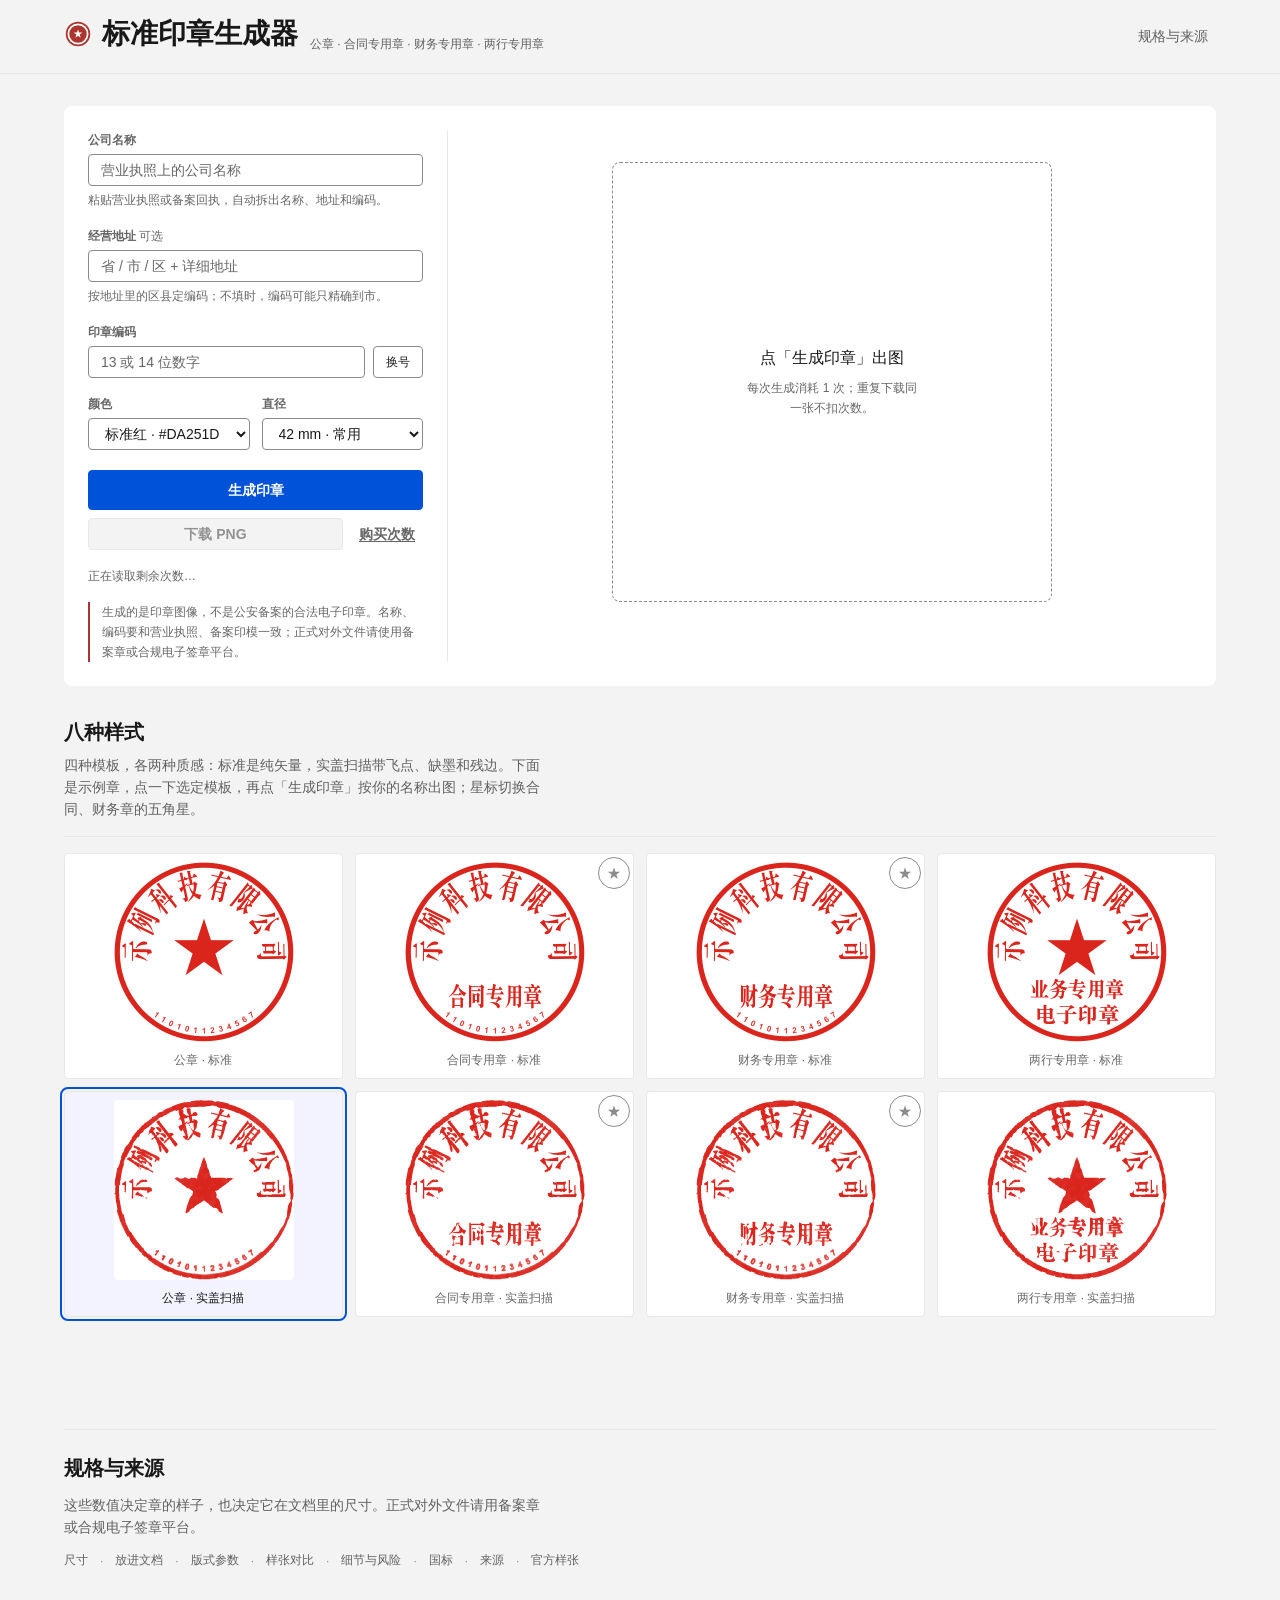
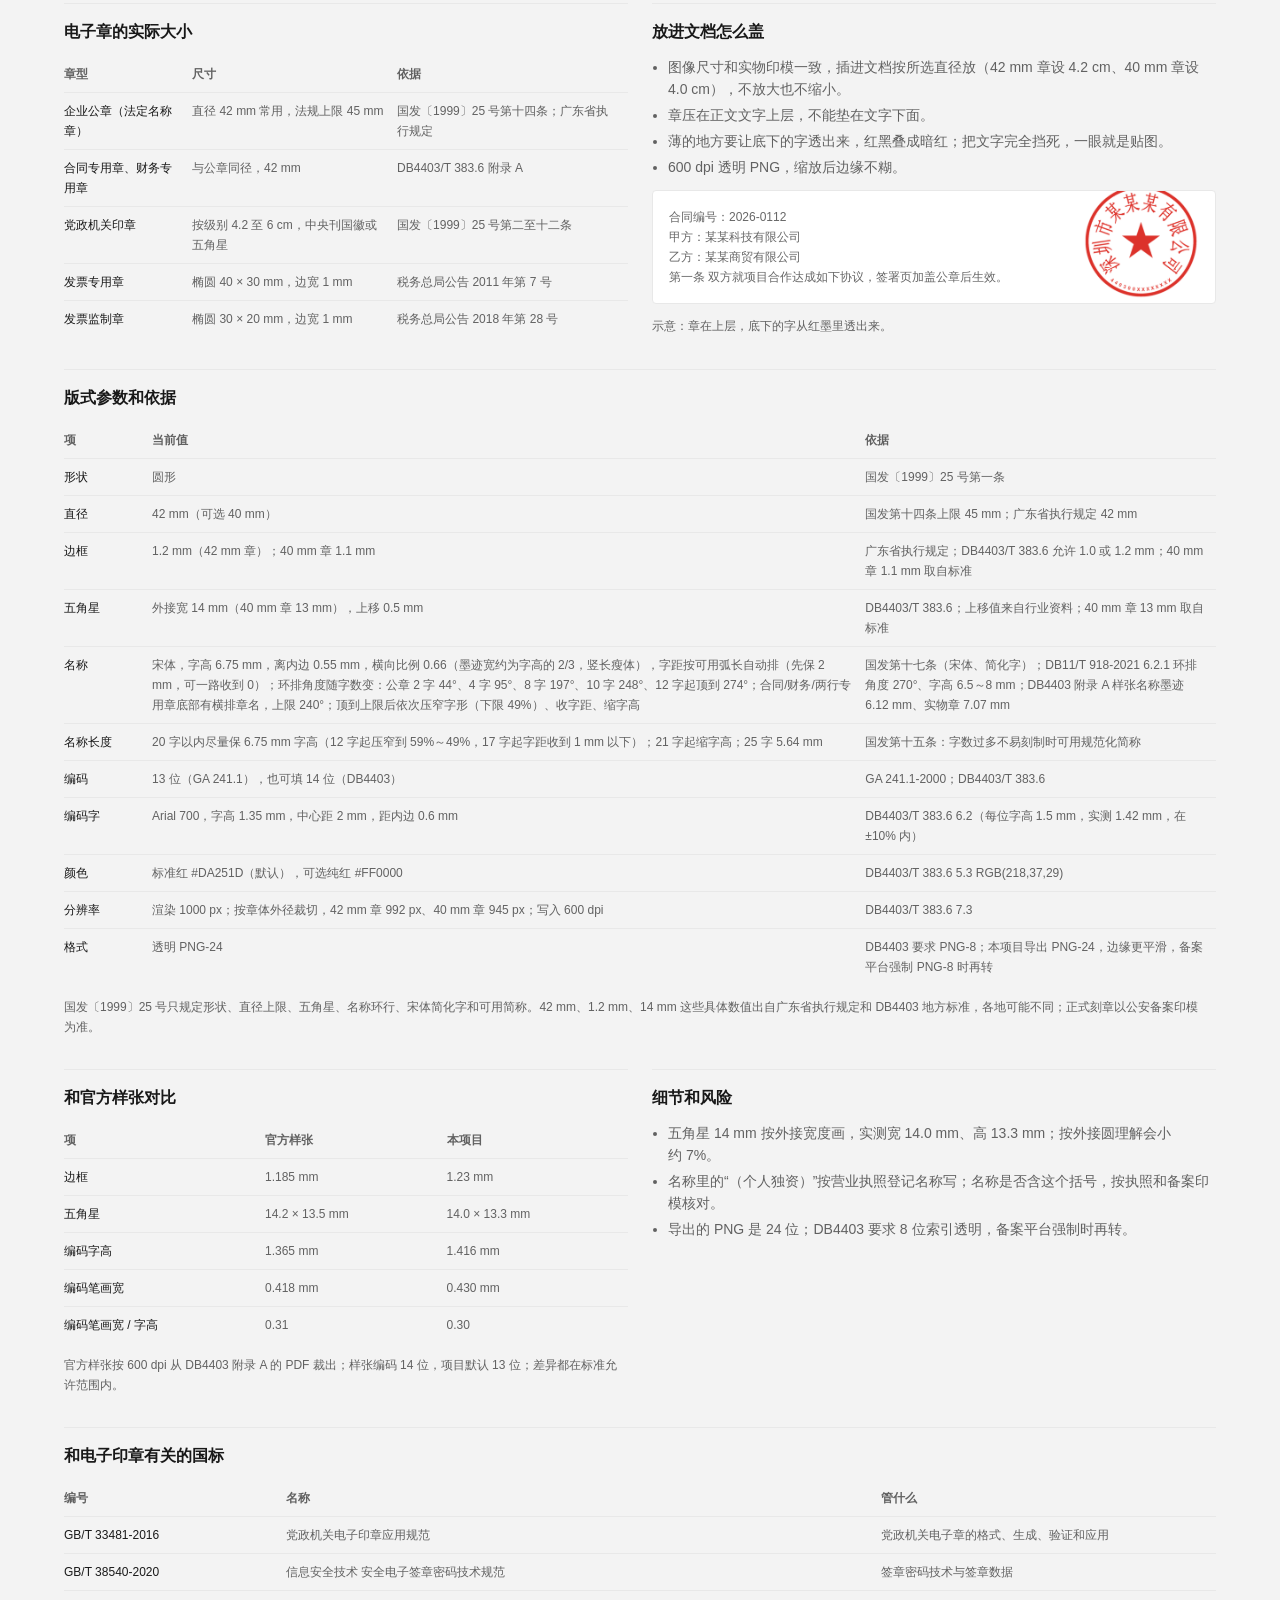
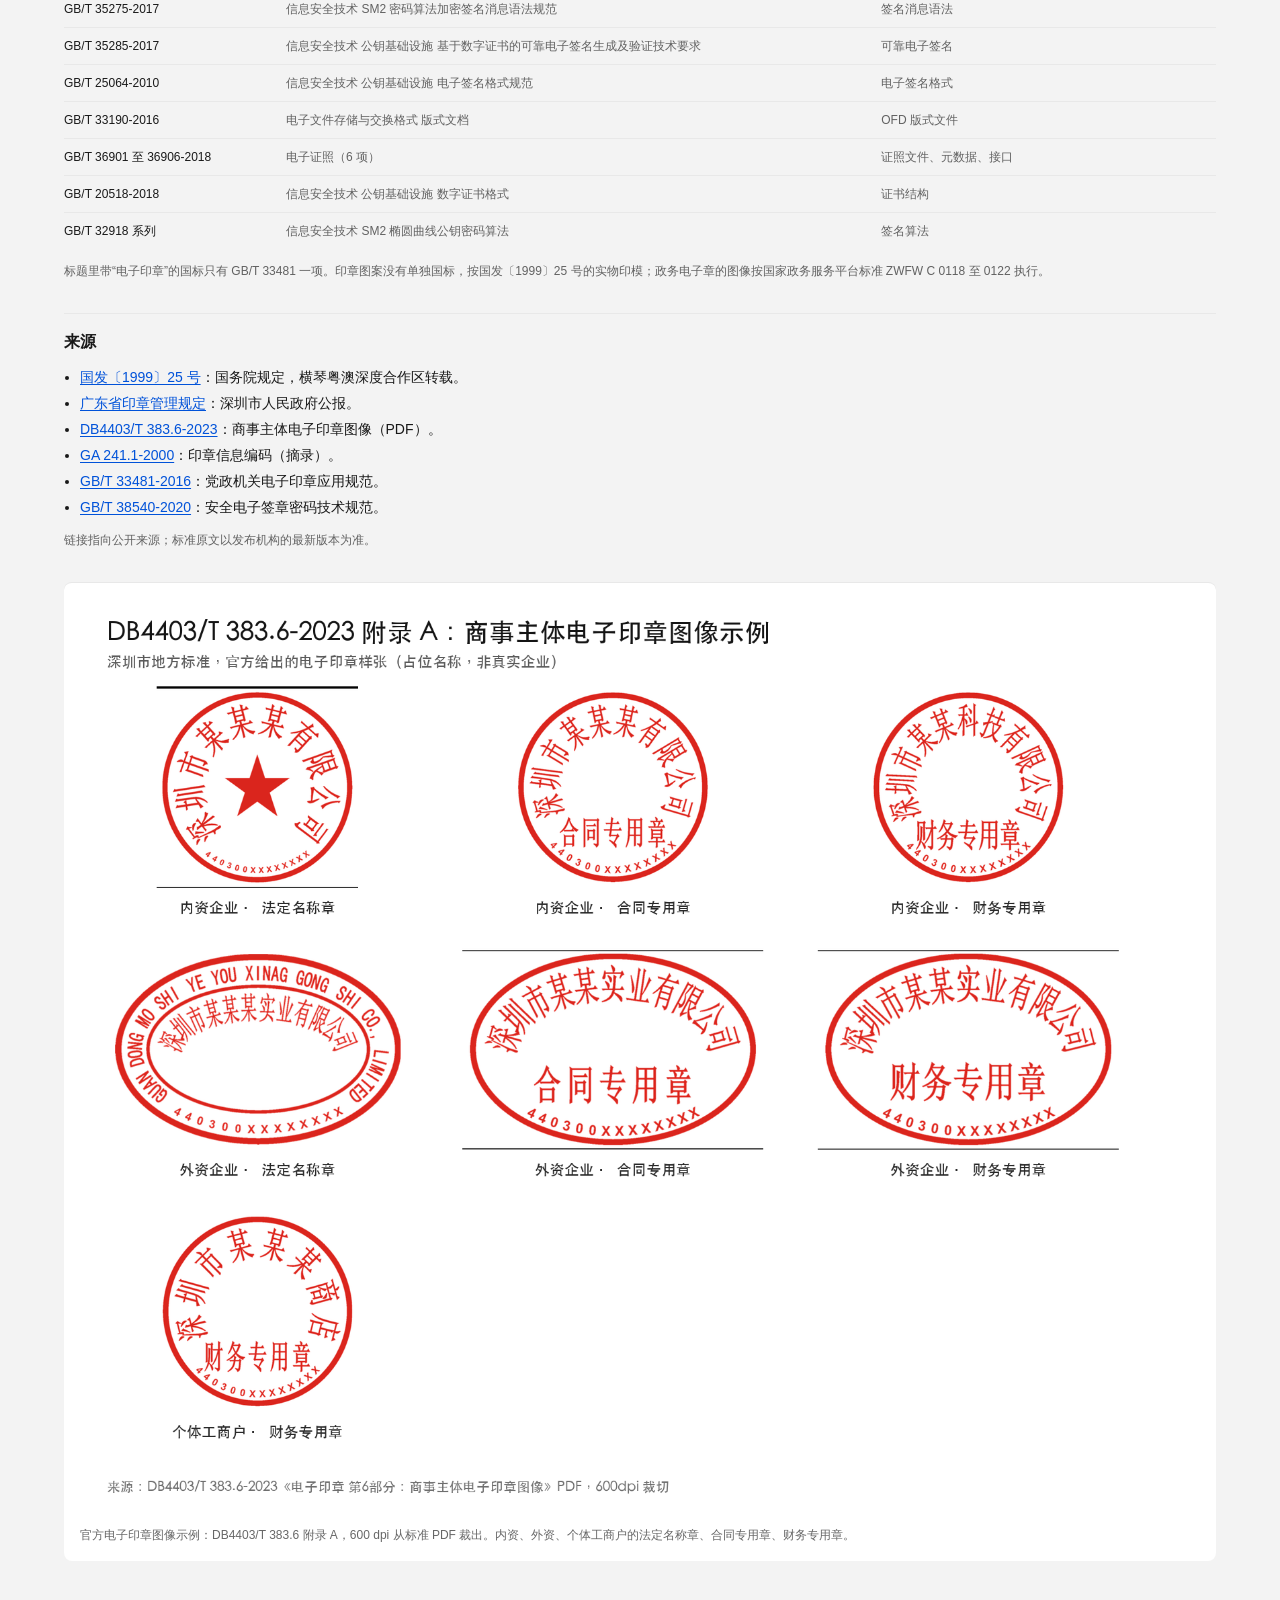
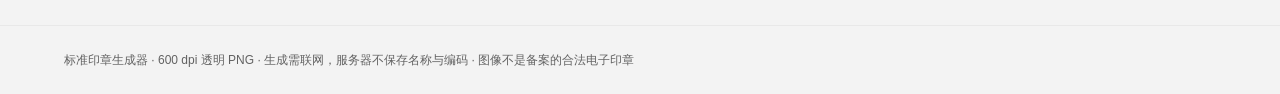
==== web/index.html @ b600b18c "初始提交：标准印章生成器界面展示（不含渲染核心与服务端）" ====
<!DOCTYPE html>
<html lang="zh-CN">
<head>
<meta charset="UTF-8">
<meta name="viewport" content="width=device-width, initial-scale=1">
<title>标准印章生成器 · 42 / 40 mm 公司印章 PNG</title>
<meta name="description" content="在浏览器里生成公章、合同专用章、财务专用章、两行专用章图像，42 mm 或 40 mm，600 dpi 透明 PNG。">
<link rel="icon" href="./favicon.ico?v=2" sizes="32x32">
<link rel="icon" href="./favicon.svg?v=2" type="image/svg+xml">
<link rel="apple-touch-icon" href="./apple-touch-icon.png?v=2">
<link rel="stylesheet" href="./styles.css?v=204">
</head>
<body>
<a class="skip" href="#workbench">跳到印章生成</a>

<header class="site-head">
  <div class="head-inner">
    <div class="head-brand">
      <h1 class="brand"><a href="#workbench"><img class="brand-mark" src="./favicon.svg" width="28" height="28" alt="">标准印章生成器</a></h1>
      <p class="head-note">公章 · 合同专用章 · 财务专用章 · 两行专用章</p>
    </div>
    <nav class="head-nav" aria-label="页面导航">
      <a href="#reference">规格与来源</a>
    </nav>
  </div>
</header>

<main id="workbench" class="shell main-shell" tabindex="-1">
  <section class="workbench" aria-labelledby="workbench-title">
    <h2 id="workbench-title" class="sr-only">印章参数与预览</h2>

    <form class="controls" id="sealForm" autocomplete="off">
      <div class="field">
        <label for="name">公司名称</label>
        <input id="name" type="text" placeholder="营业执照上的公司名称" autocomplete="off" aria-describedby="namePasteHint nameHint">
        <p class="hint" id="namePasteHint">粘贴营业执照或备案回执，自动拆出名称、地址和编码。</p>
        <p class="hint" id="nameHint" hidden></p>
      </div>

      <div class="field">
        <label for="address">经营地址 <span class="label-note">可选</span></label>
        <input id="address" type="text" placeholder="省 / 市 / 区 + 详细地址" autocomplete="off" aria-describedby="addressHint">
        <p class="hint" id="addressHint">按地址里的区县定编码；不填时，编码可能只精确到市。</p>
      </div>

      <div class="field">
        <label for="code">印章编码</label>
        <div class="code-row">
          <input id="code" type="text" placeholder="13 或 14 位数字" inputmode="numeric" maxlength="14" autocomplete="off" aria-describedby="codeHint codeAutoNote">
          <button id="regenCode" type="button" class="btn-small" title="按公司名里的行政区划重新拼一个占位号">换号</button>
        </div>
        <p class="hint" id="codeHint" role="status" aria-live="polite" hidden></p>
        <p class="hint warn" id="codeAutoNote" hidden></p>
      </div>

      <div class="field" id="twoLineWrap" hidden>
        <label for="line1">星下第一行</label>
        <input id="line1" type="text" value="" autocomplete="off">
        <label for="line2" class="label-gap">星下第二行</label>
        <input id="line2" type="text" value="" autocomplete="off">
      </div>

      <div class="field-row">
        <div class="field">
          <label for="color">颜色</label>
          <select id="color" title="标准红取 DB4403/T 383.6-2023 5.3 的印模色 RGB 218,37,29">
            <option value="#DA251D" selected>标准红 · #DA251D</option>
            <option value="#FF0000">纯红 · #FF0000</option>
          </select>
        </div>
        <div class="field">
          <label for="diameter">直径</label>
          <select id="diameter">
            <option value="42" selected>42 mm · 常用</option>
            <option value="40">40 mm · 略小</option>
          </select>
        </div>
      </div>

      <div class="actions">
        <button id="generate" type="button" class="btn-primary">生成印章</button>
        <div class="actions-row">
          <button id="download" type="button" class="btn-secondary" disabled>下载 PNG</button>
          <button type="button" class="btn-quiet js-open-pay">购买次数</button>
        </div>
      </div>
      <p class="billing" id="billing" aria-live="polite">正在读取剩余次数…</p>
      <p class="legal">生成的是印章图像，不是公安备案的合法电子印章。名称、编码要和营业执照、备案印模一致；正式对外文件请使用备案章或合规电子签章平台。</p>
    </form>

    <section class="stage" aria-labelledby="preview-title">
      <h2 id="preview-title" class="sr-only">印章预览</h2>
      <figure class="preview-figure">
        <div class="preview-canvas-wrap">
          <canvas id="preview" width="720" height="720" aria-hidden="true"></canvas>
          <div class="preview-empty" id="previewEmpty">
            <p class="preview-empty-title">点「生成印章」出图</p>
            <p class="preview-empty-note">每次生成消耗 1 次；重复下载同一张不扣次数。</p>
          </div>
          <span class="preview-stale" id="previewStale" hidden>参数已改，点「生成印章」重新出图</span>
        </div>
        <figcaption id="meta" class="stage-meta"></figcaption>
      </figure>

      <p class="note" id="sizeNote"></p>
    </section>
  </section>
      <section id="styles" class="styles" aria-labelledby="styles-title">
        <div class="styles-head">
          <h2 id="styles-title">八种样式</h2>
          <p class="lead">四种模板，各两种质感：标准是纯矢量，实盖扫描带飞点、缺墨和残边。下面是示例章，点一下选定模板，再点「生成印章」按你的名称出图；星标切换合同、财务章的五角星。</p>
        </div>

      <div class="variants" id="comboGallery" role="group" aria-label="模板与质感">
        <div class="opt-slot">
          <button type="button" class="opt" data-preset="standard" data-look="clean" aria-pressed="false" title="公章 · 标准">
            <img class="opt-img" src="./assets/samples/standard-clean.png" width="360" height="360" alt="">
            <span class="opt-label">公章 · 标准</span>
          </button>
        </div>
        <div class="opt-slot">
          <button type="button" class="opt" data-preset="contract" data-look="clean" aria-pressed="false" title="合同专用章 · 标准">
            <img class="opt-img" src="./assets/samples/contract-clean.png" width="360" height="360" alt="" data-sample-profile="contract" data-sample-look="clean" data-src-off="./assets/samples/contract-clean.png" data-src-on="./assets/samples/contract-clean-star.png">
            <span class="opt-label">合同专用章 · 标准</span>
          </button>
          <button type="button" class="star-badge" data-star-for="contract" aria-pressed="false" aria-label="合同专用章 · 标准带不带五角星" title="带不带五角星">★</button>
        </div>
        <div class="opt-slot">
          <button type="button" class="opt" data-preset="finance" data-look="clean" aria-pressed="false" title="财务专用章 · 标准">
            <img class="opt-img" src="./assets/samples/finance-clean.png" width="360" height="360" alt="" data-sample-profile="finance" data-sample-look="clean" data-src-off="./assets/samples/finance-clean.png" data-src-on="./assets/samples/finance-clean-star.png">
            <span class="opt-label">财务专用章 · 标准</span>
          </button>
          <button type="button" class="star-badge" data-star-for="finance" aria-pressed="false" aria-label="财务专用章 · 标准带不带五角星" title="带不带五角星">★</button>
        </div>
        <div class="opt-slot">
          <button type="button" class="opt" data-preset="twoline" data-look="clean" aria-pressed="false" title="两行专用章 · 标准">
            <img class="opt-img" src="./assets/samples/twoline-clean.png" width="360" height="360" alt="">
            <span class="opt-label">两行专用章 · 标准</span>
          </button>
        </div>

        <div class="opt-slot">
          <button type="button" class="opt is-on" data-preset="standard" data-look="fresh" aria-pressed="true" title="公章 · 实盖扫描">
            <img class="opt-img" src="./assets/samples/standard-fresh.png" width="360" height="360" alt="">
            <span class="opt-label">公章 · 实盖扫描</span>
          </button>
        </div>
        <div class="opt-slot">
          <button type="button" class="opt" data-preset="contract" data-look="fresh" aria-pressed="false" title="合同专用章 · 实盖扫描">
            <img class="opt-img" src="./assets/samples/contract-fresh.png" width="360" height="360" alt="" data-sample-profile="contract" data-sample-look="fresh" data-src-off="./assets/samples/contract-fresh.png" data-src-on="./assets/samples/contract-fresh-star.png">
            <span class="opt-label">合同专用章 · 实盖扫描</span>
          </button>
          <button type="button" class="star-badge" data-star-for="contract" aria-pressed="false" aria-label="合同专用章 · 实盖扫描带不带五角星" title="带不带五角星">★</button>
        </div>
        <div class="opt-slot">
          <button type="button" class="opt" data-preset="finance" data-look="fresh" aria-pressed="false" title="财务专用章 · 实盖扫描">
            <img class="opt-img" src="./assets/samples/finance-fresh.png" width="360" height="360" alt="" data-sample-profile="finance" data-sample-look="fresh" data-src-off="./assets/samples/finance-fresh.png" data-src-on="./assets/samples/finance-fresh-star.png">
            <span class="opt-label">财务专用章 · 实盖扫描</span>
          </button>
          <button type="button" class="star-badge" data-star-for="finance" aria-pressed="false" aria-label="财务专用章 · 实盖扫描带不带五角星" title="带不带五角星">★</button>
        </div>
        <div class="opt-slot">
          <button type="button" class="opt" data-preset="twoline" data-look="fresh" aria-pressed="false" title="两行专用章 · 实盖扫描">
            <img class="opt-img" src="./assets/samples/twoline-fresh.png" width="360" height="360" alt="">
            <span class="opt-label">两行专用章 · 实盖扫描</span>
          </button>
        </div>

        <input type="hidden" id="preset" value="standard">
        <input type="hidden" id="look" value="fresh">
      </div>
      </section>
</main>

<section id="reference" class="reference shell" aria-labelledby="ref-title">
  <div class="reference-head">
    <h2 id="ref-title">规格与来源</h2>
    <p class="lead">这些数值决定章的样子，也决定它在文档里的尺寸。正式对外文件请用备案章或合规电子签章平台。</p>
    <nav class="ref-toc" aria-label="规格目录">
      <a href="#sizes">尺寸</a><span aria-hidden="true">·</span>
      <a href="#place">放进文档</a><span aria-hidden="true">·</span>
      <a href="#specs">版式参数</a><span aria-hidden="true">·</span>
      <a href="#compare">样张对比</a><span aria-hidden="true">·</span>
      <a href="#risks">细节与风险</a><span aria-hidden="true">·</span>
      <a href="#standards">国标</a><span aria-hidden="true">·</span>
      <a href="#sources">来源</a><span aria-hidden="true">·</span>
      <a href="#samples">官方样张</a>
    </nav>
  </div>

  <div class="ref-grid">
    <article class="ref-block" id="sizes">
      <h3 id="sizes-title">电子章的实际大小</h3>
      <div class="table-wrap" role="region" aria-labelledby="sizes-title" tabindex="0">
        <table class="spec-table table-narrow">
          <thead><tr><th scope="col">章型</th><th scope="col">尺寸</th><th scope="col">依据</th></tr></thead>
          <tbody>
            <tr><td>企业公章（法定名称章）</td><td>直径 42 mm 常用，法规上限 45 mm</td><td>国发〔1999〕25 号第十四条；广东省执行规定</td></tr>
            <tr><td>合同专用章、财务专用章</td><td>与公章同径，42 mm</td><td>DB4403/T 383.6 附录 A</td></tr>
            <tr><td>党政机关印章</td><td>按级别 4.2 至 6 cm，中央刊国徽或五角星</td><td>国发〔1999〕25 号第二至十二条</td></tr>
            <tr><td>发票专用章</td><td>椭圆 40 × 30 mm，边宽 1 mm</td><td>税务总局公告 2011 年第 7 号</td></tr>
            <tr><td>发票监制章</td><td>椭圆 30 × 20 mm，边宽 1 mm</td><td>税务总局公告 2018 年第 28 号</td></tr>
          </tbody>
        </table>
      </div>
    </article>

    <article class="ref-block" id="place">
      <h3 id="place-title">放进文档怎么盖</h3>
      <ul class="bullet-list">
        <li>图像尺寸和实物印模一致，插进文档按所选直径放（42 mm 章设 4.2 cm、40 mm 章设 4.0 cm），不放大也不缩小。</li>
        <li>章压在正文文字上层，不能垫在文字下面。</li>
        <li>薄的地方要让底下的字透出来，红黑叠成暗红；把文字完全挡死，一眼就是贴图。</li>
        <li>600 dpi 透明 PNG，缩放后边缘不糊。</li>
      </ul>
      <div class="doc-demo">
        <p class="doc-text">合同编号：2026-0112<br>甲方：某某科技有限公司<br>乙方：某某商贸有限公司<br>第一条 双方就项目合作达成如下协议，签署页加盖公章后生效。</p>
        <img class="doc-seal" src="docs/assets/官方样张-内资法定名称章.png" width="1043" height="1043" alt="印章压在文字上层的示意">
      </div>
      <p class="ref-cap">示意：章在上层，底下的字从红墨里透出来。</p>
    </article>

    <article class="ref-block wide" id="specs">
      <h3 id="specs-title">版式参数和依据</h3>
      <div class="table-wrap" role="region" aria-labelledby="specs-title" tabindex="0">
        <table class="spec-table table-wide">
          <thead><tr><th scope="col">项</th><th scope="col">当前值</th><th scope="col">依据</th></tr></thead>
          <tbody>
            <tr><td>形状</td><td>圆形</td><td>国发〔1999〕25 号第一条</td></tr>
            <tr><td>直径</td><td>42 mm（可选 40 mm）</td><td>国发第十四条上限 45 mm；广东省执行规定 42 mm</td></tr>
            <tr><td>边框</td><td>1.2 mm（42 mm 章）；40 mm 章 1.1 mm</td><td>广东省执行规定；DB4403/T 383.6 允许 1.0 或 1.2 mm；40 mm 章 1.1 mm 取自标准</td></tr>
            <tr><td>五角星</td><td>外接宽 14 mm（40 mm 章 13 mm），上移 0.5 mm</td><td>DB4403/T 383.6；上移值来自行业资料；40 mm 章 13 mm 取自标准</td></tr>
            <tr><td>名称</td><td>宋体，字高 6.75 mm，离内边 0.55 mm，横向比例 0.66（墨迹宽约为字高的 2/3，竖长瘦体），字距按可用弧长自动排（先保 2 mm，可一路收到 0）；环排角度随字数变：公章 2 字 44°、4 字 95°、8 字 197°、10 字 248°、12 字起顶到 274°；合同/财务/两行专用章底部有横排章名，上限 240°；顶到上限后依次压窄字形（下限 49%）、收字距、缩字高</td><td>国发第十七条（宋体、简化字）；DB11/T 918-2021 6.2.1 环排角度 270°、字高 6.5～8 mm；DB4403 附录 A 样张名称墨迹 6.12 mm、实物章 7.07 mm</td></tr>
            <tr><td>名称长度</td><td>20 字以内尽量保 6.75 mm 字高（12 字起压窄到 59%～49%，17 字起字距收到 1 mm 以下）；21 字起缩字高；25 字 5.64 mm</td><td>国发第十五条：字数过多不易刻制时可用规范化简称</td></tr>
            <tr><td>编码</td><td>13 位（GA 241.1），也可填 14 位（DB4403）</td><td>GA 241.1-2000；DB4403/T 383.6</td></tr>
            <tr><td>编码字</td><td>Arial 700，字高 1.35 mm，中心距 2 mm，距内边 0.6 mm</td><td>DB4403/T 383.6 6.2（每位字高 1.5 mm，实测 1.42 mm，在 ±10% 内）</td></tr>
            <tr><td>颜色</td><td>标准红 #DA251D（默认），可选纯红 #FF0000</td><td>DB4403/T 383.6 5.3 RGB(218,37,29)</td></tr>
            <tr><td>分辨率</td><td>渲染 1000 px；按章体外径裁切，42 mm 章 992 px、40 mm 章 945 px；写入 600 dpi</td><td>DB4403/T 383.6 7.3</td></tr>
            <tr><td>格式</td><td>透明 PNG-24</td><td>DB4403 要求 PNG-8；本项目导出 PNG-24，边缘更平滑，备案平台强制 PNG-8 时再转</td></tr>
          </tbody>
        </table>
      </div>
      <p class="ref-note">国发〔1999〕25 号只规定形状、直径上限、五角星、名称环行、宋体简化字和可用简称。42 mm、1.2 mm、14 mm 这些具体数值出自广东省执行规定和 DB4403 地方标准，各地可能不同；正式刻章以公安备案印模为准。</p>
    </article>

    <article class="ref-block" id="compare">
      <h3 id="compare-title">和官方样张对比</h3>
      <div class="table-wrap" role="region" aria-labelledby="compare-title" tabindex="0">
        <table class="spec-table table-narrow">
          <thead><tr><th scope="col">项</th><th scope="col">官方样张</th><th scope="col">本项目</th></tr></thead>
          <tbody>
            <tr><td>边框</td><td>1.185 mm</td><td>1.23 mm</td></tr>
            <tr><td>五角星</td><td>14.2 × 13.5 mm</td><td>14.0 × 13.3 mm</td></tr>
            <tr><td>编码字高</td><td>1.365 mm</td><td>1.416 mm</td></tr>
            <tr><td>编码笔画宽</td><td>0.418 mm</td><td>0.430 mm</td></tr>
            <tr><td>编码笔画宽 / 字高</td><td>0.31</td><td>0.30</td></tr>
          </tbody>
        </table>
      </div>
      <p class="ref-note">官方样张按 600 dpi 从 DB4403 附录 A 的 PDF 裁出；样张编码 14 位，项目默认 13 位；差异都在标准允许范围内。</p>
    </article>

    <article class="ref-block" id="risks">
      <h3>细节和风险</h3>
      <ul class="bullet-list">
        <li>五角星 14 mm 按外接宽度画，实测宽 14.0 mm、高 13.3 mm；按外接圆理解会小约 7%。</li>
        <li>名称里的“（个人独资）”按营业执照登记名称写；名称是否含这个括号，按执照和备案印模核对。</li>
        <li>导出的 PNG 是 24 位；DB4403 要求 8 位索引透明，备案平台强制时再转。</li>
      </ul>
    </article>

    <article class="ref-block wide" id="standards">
      <h3 id="standards-title">和电子印章有关的国标</h3>
      <div class="table-wrap" role="region" aria-labelledby="standards-title" tabindex="0">
        <table class="spec-table table-wide">
          <thead><tr><th scope="col">编号</th><th scope="col">名称</th><th scope="col">管什么</th></tr></thead>
          <tbody>
            <tr><td>GB/T 33481-2016</td><td>党政机关电子印章应用规范</td><td>党政机关电子章的格式、生成、验证和应用</td></tr>
            <tr><td>GB/T 38540-2020</td><td>信息安全技术 安全电子签章密码技术规范</td><td>签章密码技术与签章数据</td></tr>
            <tr><td>GB/T 35275-2017</td><td>信息安全技术 SM2 密码算法加密签名消息语法规范</td><td>签名消息语法</td></tr>
            <tr><td>GB/T 35285-2017</td><td>信息安全技术 公钥基础设施 基于数字证书的可靠电子签名生成及验证技术要求</td><td>可靠电子签名</td></tr>
            <tr><td>GB/T 25064-2010</td><td>信息安全技术 公钥基础设施 电子签名格式规范</td><td>电子签名格式</td></tr>
            <tr><td>GB/T 33190-2016</td><td>电子文件存储与交换格式 版式文档</td><td>OFD 版式文件</td></tr>
            <tr><td>GB/T 36901 至 36906-2018</td><td>电子证照（6 项）</td><td>证照文件、元数据、接口</td></tr>
            <tr><td>GB/T 20518-2018</td><td>信息安全技术 公钥基础设施 数字证书格式</td><td>证书结构</td></tr>
            <tr><td>GB/T 32918 系列</td><td>信息安全技术 SM2 椭圆曲线公钥密码算法</td><td>签名算法</td></tr>
          </tbody>
        </table>
      </div>
      <p class="ref-note">标题里带“电子印章”的国标只有 GB/T 33481 一项。印章图案没有单独国标，按国发〔1999〕25 号的实物印模；政务电子章的图像按国家政务服务平台标准 ZWFW C 0118 至 0122 执行。</p>
    </article>

    <article class="ref-block wide" id="sources">
      <h3>来源</h3>
      <ul class="source-list">
        <li><a href="https://www.hengqin.gov.cn/lab/flfg/xzfg/content/post_3515487.html" target="_blank" rel="noopener noreferrer">国发〔1999〕25 号</a>：国务院规定，横琴粤澳深度合作区转载。</li>
        <li><a href="https://www.sz.gov.cn/zfgb/2000/gb187/content/post_10093253.html" target="_blank" rel="noopener noreferrer">广东省印章管理规定</a>：深圳市人民政府公报。</li>
        <li><a href="https://amr.sz.gov.cn/attachment/1/1374/1374946/9772236.pdf" target="_blank" rel="noopener noreferrer">DB4403/T 383.6-2023</a>：商事主体电子印章图像（PDF）。</li>
        <li><a href="http://www.hzhhkj.cn/news/76.html" target="_blank" rel="noopener noreferrer">GA 241.1-2000</a>：印章信息编码（摘录）。</li>
        <li><a href="https://openstd.samr.gov.cn/bzgk/std/newGbInfo?hcno=375141AED78EB88C73461AFAAE4F746E" target="_blank" rel="noopener noreferrer">GB/T 33481-2016</a>：党政机关电子印章应用规范。</li>
        <li><a href="https://openstd.samr.gov.cn/bzgk/std/newGbInfo?hcno=EBF1360C272E40E7A8B9B32ED0724AB1" target="_blank" rel="noopener noreferrer">GB/T 38540-2020</a>：安全电子签章密码技术规范。</li>
      </ul>
      <p class="ref-note">链接指向公开来源；标准原文以发布机构的最新版本为准。</p>
    </article>

    <figure class="ref-figure wide" id="samples">
      <img src="docs/assets/官方电子印章案例-DB4403附录A.png" width="1667" height="1360" alt="DB4403 附录 A 官方电子印章图像示例" loading="lazy">
      <figcaption>官方电子印章图像示例：DB4403/T 383.6 附录 A，600 dpi 从标准 PDF 裁出。内资、外资、个体工商户的法定名称章、合同专用章、财务专用章。</figcaption>
    </figure>
  </div>
</section>

<dialog id="payDialog" class="pay-dialog" aria-labelledby="payTitle">
  <div class="pay-head">
    <h2 id="payTitle">购买生成次数</h2>
    <button type="button" class="pay-close" id="payClose" aria-label="关闭">×</button>
  </div>
  <p class="pay-price"><strong>¥1.99</strong><span> / 10 次生成</span></p>
  <p class="pay-method-hint" id="payMethodHint"></p>
  <div class="pay-body">
    <div class="pay-qr" id="payQrBox" hidden><img id="payQr" width="200" height="200" alt="微信支付二维码"></div>
    <p class="pay-status" id="payStatus">选择支付方式后点下面按钮。</p>
    <button type="button" class="btn-primary" id="payCreate">生成微信支付二维码</button>
    <p class="pay-issued" id="payIssued" hidden></p>
  </div>
  <hr class="pay-rule">
  <form class="pay-redeem" id="redeemForm" autocomplete="off">
    <label for="redeemCode">已有卡密</label>
    <div class="code-row">
      <input id="redeemCode" type="text" placeholder="SEAL-XXXXX-XXXXX" autocomplete="off" spellcheck="false">
      <button type="submit" class="btn-small">兑换</button>
    </div>
    <p class="hint" id="redeemHint" role="status" aria-live="polite" hidden></p>
  </form>
  <p class="pay-note">卡密 10 次用完为止，不绑定设备；同一张图重复下载不扣次数。</p>
</dialog>

<footer class="site-foot">
  <div class="foot-inner">
    <p>标准印章生成器 · 600 dpi 透明 PNG · 生成需联网，服务器不保存名称与编码 · 图像不是备案的合法电子印章</p>
  </div>
</footer>
</body>
</html>
---- web/styles.css ----
/* Hallmark · macrostructure: Workbench · tone: utilitarian · theme: TDesign（stamp-extractor 同款色板）· nav: N9 · footer: Ft2
 * accent: #0052d9 (Blue7) · paper: #f3f3f3 (Gray1) · type: system stack 12 / 14 / 16 / 20 / 28 · spacing: 8 px base with 4 / 12
 * UISpecs: 基准规范 TDesign；每个数值的原文出处见 docs/DECISIONS.md
 */

:root {
  /* 颜色：跟随 stamp-extractor 的 TDesign 色板（蓝主题 + 中性灰） */
  --paper: #f3f3f3;          /* Gray1 L95 */
  --paper-2: #eeeeee;        /* Gray2 L96 */
  --surface: #ffffff;        /* White L93 */
  --ink: rgba(0, 0, 0, .9);  /* Font Gy1 L104 */
  --ink-2: rgba(0, 0, 0, .6);/* Font Gy2 L105 */
  --ink-3: rgba(0, 0, 0, .4);/* Font Gy3 L106，只用于禁用与占位 */
  --rule-soft: #e8e8e8;      /* Gray3 L97，装饰分隔 */
  --rule-strong: #8b8b8b;    /* Gray7 L101，控件边界，3.41:1 / 3.07:1 */
  --accent: #0052d9;         /* Blue7 L32 */
  --accent-hover: #003cab;   /* Blue8 L49 */
  --accent-press: #003cab;   /* Blue8 L49，按下沿用深一档 */
  --accent-soft: #f2f3ff;    /* Blue1 L42 */
  --danger: #ad352f;         /* Red7 L60，警示文字 */
  --on-accent: #ffffff;      /* White L93 */
  --focus: var(--ink);       /* 焦点环用墨色，和选中态蓝环区分 */

  /* 字体：TDesign 系统字体栈；行高 = 字号 + 8 */
  --font-body: -apple-system, BlinkMacSystemFont, "Segoe UI", Roboto, "Hiragino Sans GB", "Microsoft YaHei UI", "Microsoft YaHei", "Source Han Sans CN", sans-serif, "Apple Color Emoji", "Segoe UI Emoji", "Segoe UI Symbol";
  --text-xs: 12px;
  --text-sm: 14px;
  --text-md: 16px;
  --text-lg: 20px;
  --text-xl: 24px;
  --text-2xl: 28px;
  --leading-xs: 20px;
  --leading-sm: 22px;
  --leading-md: 24px;
  --leading-lg: 28px;
  --leading-xl: 32px;
  --leading-2xl: 36px;

  /* 间距：8 点网格，含 4 / 12 两档小间距 */
  --space-1: 4px;
  --space-2: 8px;
  --space-3: 12px;
  --space-4: 16px;
  --space-5: 24px;
  --space-6: 32px;
  --space-7: 48px;
  --space-8: 64px;

  /* 形状与尺寸：派生值，全站成套 */
  --radius-sm: 4px;
  --radius-md: 8px;
  --hairline: 1px;
  --control-height: 32px;
  --control-lg: 40px;
  --tap: 32px;
  --tap-hit: 44px;
  --touch: 44px;
  --focus-width: 2px;
  --focus-offset: 2px;
  --shell: 1200px;
  --rail: 360px;
  --preview: 440px;
  --stage-min: 420px;
  --measure: 62ch;
  --doc-seal: 116px;
  --doc-seal-opacity: 0.94;
  --scroll-gap: 80px;

  /* 动效：TDesign 桌面档 */
  --dur-fast: 200ms;
  --ease-standard: cubic-bezier(0.38, 0, 0.24, 1);
  --ease-out: cubic-bezier(0, 0, 0.15, 1);

  /* 层级 */
  --z-head: 10;
  --z-badge: 1;
}

*,
*::before,
*::after { box-sizing: border-box; }

html {
  -webkit-text-size-adjust: 100%;
  overflow-x: clip;
  scroll-behavior: smooth;
}

body {
  margin: 0;
  overflow-x: clip;
  background: var(--paper);
  color: var(--ink);
  font-family: var(--font-body);
  font-size: var(--text-sm);
  line-height: var(--leading-sm);
}

h1, h2, h3, p, figure, figcaption { margin: 0; }

img, canvas { display: block; max-width: 100%; }

button, input, select { font: inherit; color: inherit; }

button {
  -webkit-appearance: none;
  appearance: none;
}

a {
  color: var(--accent);
  text-underline-offset: 2px;
}

a:hover { color: var(--accent-hover); }

:focus-visible {
  outline: var(--focus-width) solid var(--focus);
  outline-offset: var(--focus-offset);
}

::selection {
  background: var(--accent-soft);
  color: var(--ink);
}

[hidden] { display: none !important; }

.sr-only {
  position: absolute;
  width: 1px;
  height: 1px;
  padding: 0;
  margin: -1px;
  overflow: hidden;
  clip: rect(0 0 0 0);
  white-space: nowrap;
  border: 0;
}

.skip {
  position: absolute;
  top: var(--space-2);
  left: var(--space-2);
  z-index: calc(var(--z-head) + 1);
  padding: var(--space-2) var(--space-3);
  border-radius: var(--radius-sm);
  background: var(--surface);
  color: var(--accent);
  font-size: var(--text-sm);
  line-height: var(--leading-sm);
  transform: translateY(-200%);
  transition: transform var(--dur-fast) var(--ease-out);
}

.skip:focus-visible { transform: translateY(0); }

/* 顶栏：N9，品牌硬左、导航硬右 */
.site-head {
  position: sticky;
  top: 0;
  z-index: var(--z-head);
  background: var(--paper);
  border-bottom: var(--hairline) solid var(--rule-soft);
}

.head-inner {
  max-width: var(--shell);
  margin: 0 auto;
  padding: var(--space-4) var(--space-5);
  display: flex;
  align-items: center;
  justify-content: space-between;
  gap: var(--space-4);
}

.head-brand {
  display: flex;
  align-items: baseline;
  flex-wrap: wrap;
  gap: var(--space-1) var(--space-3);
  min-width: 0;
}

.brand {
  font-size: var(--text-2xl);
  line-height: var(--leading-2xl);
  font-weight: 600;
}

.brand a {
  display: inline-flex;
  align-items: center;
  gap: 10px;
  color: var(--ink);
  text-decoration: none;
  transition: color var(--dur-fast) var(--ease-standard);
}

.brand-mark {
  width: 1em;
  height: 1em;
  flex: none;
  display: block;
}

.brand a:hover { color: var(--accent); }

.head-note {
  color: var(--ink-2);
  font-size: var(--text-xs);
  line-height: var(--leading-xs);
}

.head-nav a {
  display: inline-flex;
  align-items: center;
  min-height: var(--control-height);
  padding: 0 var(--space-2);
  border-bottom: var(--hairline) solid transparent;
  color: var(--ink-2);
  font-size: var(--text-sm);
  line-height: var(--leading-sm);
  text-decoration: none;
  transition: color var(--dur-fast) var(--ease-standard), border-color var(--dur-fast) var(--ease-standard);
}

.head-nav a:hover {
  color: var(--accent);
  border-bottom-color: var(--accent);
}

.lead,
.hint,
.legal,
.note,
.ref-note,
.ref-cap,
.bullet-list li,
.foot-inner p {
  text-wrap: pretty;
}

/* 页面容器 */
.shell {
  max-width: var(--shell);
  margin: 0 auto;
  padding-left: var(--space-5);
  padding-right: var(--space-5);
}

.main-shell {
  padding-top: var(--space-6);
  padding-bottom: var(--space-7);
}

/* 工作台：一张白台面，左参数右预览 */
.workbench {
  display: grid;
  grid-template-columns: var(--rail) minmax(0, 1fr);
  background: var(--surface);
  border-radius: var(--radius-md);
  padding: var(--space-5);
}

.controls {
  display: flex;
  flex-direction: column;
  gap: var(--space-4);
  min-width: 0;
  padding-right: var(--space-5);
  border-right: var(--hairline) solid var(--rule-soft);
}

.field {
  display: grid;
  gap: var(--space-1);
  min-width: 0;
}

.field label {
  color: var(--ink-2);
  font-size: var(--text-xs);
  line-height: var(--leading-xs);
  font-weight: 600;
}

.label-note {
  color: var(--ink-2);
  font-weight: 400;
}

.label-gap { margin-top: var(--space-2); }

.field input[type="text"],
.field select {
  width: 100%;
  height: var(--control-height);
  padding: 0 var(--space-3);
  border: var(--hairline) solid var(--rule-strong);
  border-radius: var(--radius-sm);
  background: var(--surface);
  color: var(--ink);
  font-size: var(--text-sm);
  line-height: var(--leading-sm);
  transition: border-color var(--dur-fast) var(--ease-standard);
}

.field input[type="text"]:hover,
.field select:hover { border-color: var(--ink-2); }

.field input[type="text"]:focus,
.field select:focus { border-color: var(--accent); }

.field input::placeholder { color: var(--ink-2); opacity: 1; }

.field-row {
  display: grid;
  grid-template-columns: minmax(0, 1fr) minmax(0, 1fr);
  gap: var(--space-3);
}

.code-row {
  display: flex;
  gap: var(--space-2);
}

.code-row input { flex: 1 1 auto; min-width: 0; }

.code-row button {
  flex: 0 0 auto;
  white-space: nowrap;
}

.hint {
  color: var(--ink-2);
  font-size: var(--text-xs);
  line-height: var(--leading-xs);
}

.hint.warn {
  padding: var(--space-2) var(--space-3);
  border-radius: var(--radius-sm);
  background: var(--paper-2);
  color: var(--danger);
}

/* 按钮：一屏一个实心主按钮 */
.btn-primary,
.btn-secondary,
.btn-small,
.btn-quiet {
  display: inline-flex;
  align-items: center;
  justify-content: center;
  border-radius: var(--radius-sm);
  font-size: var(--text-sm);
  line-height: var(--leading-sm);
  font-weight: 600;
  cursor: pointer;
  transition: background-color var(--dur-fast) var(--ease-standard), border-color var(--dur-fast) var(--ease-standard), color var(--dur-fast) var(--ease-standard);
}

.btn-primary {
  width: 100%;
  min-height: var(--control-lg);
  padding: 0 var(--space-4);
  border: var(--hairline) solid var(--accent);
  background: var(--accent);
  color: var(--on-accent);
}

.btn-primary:hover {
  border-color: var(--accent-hover);
  background: var(--accent-hover);
}

.btn-primary:active {
  border-color: var(--accent-press);
  background: var(--accent-press);
  transform: translateY(1px);
}

.btn-primary:disabled {
  border-color: var(--rule-soft);
  background: var(--paper-2);
  color: var(--ink-3);
  cursor: not-allowed;
}

.btn-secondary,
.btn-small {
  border: var(--hairline) solid var(--rule-strong);
  background: var(--surface);
  color: var(--ink);
}

.btn-secondary {
  min-height: var(--control-height);
  padding: 0 var(--space-3);
  flex: 1 1 auto;
}

.btn-small {
  min-height: var(--control-height);
  padding: 0 var(--space-3);
  font-size: var(--text-xs);
  line-height: var(--leading-xs);
  font-weight: 400;
}

.btn-secondary:hover,
.btn-small:hover {
  border-color: var(--ink-2);
  background: var(--paper);
}

.btn-secondary:active,
.btn-small:active { background: var(--paper-2); }

.btn-secondary:disabled,
.btn-small:disabled {
  border-color: var(--rule-soft);
  background: var(--paper);
  color: var(--ink-3);
  cursor: not-allowed;
}

.btn-quiet {
  min-height: var(--control-height);
  padding: 0 var(--space-2);
  border: 0;
  background: transparent;
  color: var(--ink-2);
  text-decoration: underline;
  text-decoration-thickness: var(--hairline);
  text-underline-offset: 2px;
}

.btn-quiet:hover { color: var(--accent); }

.btn-quiet:disabled {
  color: var(--ink-3);
  cursor: not-allowed;
  text-decoration: none;
}

.actions {
  display: grid;
  gap: var(--space-2);
  margin-top: var(--space-1);
}

.actions-row {
  display: flex;
  align-items: center;
  gap: var(--space-2);
  flex-wrap: wrap;
}

.legal {
  margin-top: auto;
  padding-left: var(--space-3);
  border-left: var(--focus-width) solid var(--danger);
  color: var(--ink-2);
  font-size: var(--text-xs);
  line-height: var(--leading-xs);
}

/* 预览台 */
.stage {
  display: grid;
  align-content: center;
  gap: var(--space-4);
  min-width: 0;
  padding-left: var(--space-5);
}

.preview-figure {
  display: grid;
  justify-items: center;
  gap: var(--space-3);
  min-height: var(--stage-min);
  align-content: center;
}

#preview {
  width: min(var(--preview), 100%);
  height: auto;
  aspect-ratio: 1 / 1;
  background: transparent;
}

.stage-meta {
  display: flex;
  flex-wrap: wrap;
  justify-content: center;
  gap: var(--space-1) var(--space-3);
  max-width: var(--measure);
  color: var(--ink-2);
  font-size: var(--text-xs);
  line-height: var(--leading-xs);
  text-align: center;
  font-variant-numeric: tabular-nums;
}

.stage-meta .meta-item { white-space: nowrap; }

.variants {
  display: grid;
  gap: var(--space-3);
  padding-top: var(--space-4);
  border-top: var(--hairline) solid var(--rule-soft);
}

/* 样式条：工作台下面的一整排，给八种组合留出比较的空间 */
.styles {
  padding-top: var(--space-6);
}

.styles-head {
  display: grid;
  gap: var(--space-2);
  max-width: var(--measure);
}

.styles h2 {
  font-size: var(--text-lg);
  line-height: var(--leading-lg);
  font-weight: 600;
  scroll-margin-top: var(--scroll-gap);
}

.styles .variants {
  grid-template-columns: repeat(4, minmax(0, 1fr));
  margin-top: var(--space-4);
}

.styles .opt canvas,
.opt .opt-img {
  width: 100%;
  max-width: 180px;
  margin-inline: auto;
}

.styles .opt {
  background: var(--surface);
  border: var(--hairline) solid var(--rule-soft);
}

.styles .opt:hover { background: var(--paper); }

.styles .opt.is-on { background: var(--accent-soft); }

.opt-slot {
  position: relative;
  min-width: 0;
}

.opt {
  position: relative;
  width: 100%;
  display: grid;
  gap: var(--space-2);
  padding: var(--space-2);
  border: 0;
  border-radius: var(--radius-sm);
  background: var(--paper);
  color: var(--ink-2);
  font-size: var(--text-xs);
  line-height: var(--leading-xs);
  text-align: center;
  cursor: pointer;
  transition: background-color var(--dur-fast) var(--ease-standard), color var(--dur-fast) var(--ease-standard), outline-color var(--dur-fast) var(--ease-standard);
}

.opt:hover {
  background: var(--paper-2);
  color: var(--ink);
}

.opt.is-on {
  background: var(--accent-soft);
  color: var(--ink);
  outline: var(--focus-width) solid var(--accent);
  outline-offset: 2px;
}

/* 选中态的边是强调色，键盘焦点要换成墨色，不然两种状态分不开 */
.opt.is-on:focus-visible { outline-color: var(--focus); }

.opt canvas {
  width: 100%;
  height: auto;
  aspect-ratio: 1 / 1;
  border-radius: var(--radius-sm);
  background: var(--surface);
}

.opt-label { display: block; }

.star-badge {
  position: absolute;
  top: var(--space-1);
  right: var(--space-1);
  z-index: var(--z-badge);
  width: var(--tap);
  height: var(--tap);
  display: grid;
  place-items: center;
  padding: 0;
  border: var(--hairline) solid var(--rule-strong);
  border-radius: 50%;
  background: var(--surface);
  color: var(--rule-strong);
  font-size: var(--text-sm);
  line-height: var(--leading-sm);
  cursor: pointer;
  transition: background-color var(--dur-fast) var(--ease-standard), border-color var(--dur-fast) var(--ease-standard), color var(--dur-fast) var(--ease-standard);
}

/* 视觉是 32px，触摸热区补到 44px；点周围 6px 也算按到星标 */
.star-badge::before {
  content: "";
  position: absolute;
  inset: calc((var(--tap) - var(--tap-hit)) / 2);
}

.star-badge:hover {
  border-color: var(--ink-2);
  color: var(--ink-2);
}

.star-badge.is-on {
  border-color: var(--accent);
  background: var(--accent);
  color: var(--on-accent);
}

.note {
  color: var(--ink-2);
  font-size: var(--text-xs);
  line-height: var(--leading-xs);
}

/* 规格与来源 */
.reference {
  padding-top: var(--space-8);
  padding-bottom: var(--space-8);
}

.reference-head {
  display: grid;
  gap: var(--space-3);
  padding-top: var(--space-5);
  border-top: var(--hairline) solid var(--rule-soft);
}

.reference h2 {
  font-size: var(--text-lg);
  line-height: var(--leading-lg);
  font-weight: 600;
}

.lead {
  max-width: var(--measure);
  color: var(--ink-2);
}

.ref-toc {
  display: flex;
  align-items: center;
  flex-wrap: wrap;
  gap: var(--space-1) var(--space-3);
  color: var(--ink-3);
  font-size: var(--text-xs);
  line-height: var(--leading-xs);
}

.ref-toc a {
  color: var(--ink-2);
  text-decoration: none;
  border-bottom: var(--hairline) solid transparent;
  transition: color var(--dur-fast) var(--ease-standard), border-color var(--dur-fast) var(--ease-standard);
}

.ref-toc a:hover {
  color: var(--accent);
  border-bottom-color: var(--accent);
}

.ref-grid {
  display: grid;
  grid-template-columns: repeat(2, minmax(0, 1fr));
  gap: var(--space-6) var(--space-5);
  margin-top: var(--space-6);
}

.ref-block {
  min-width: 0;
  padding-top: var(--space-4);
  border-top: var(--hairline) solid var(--rule-soft);
}

.ref-block.wide { grid-column: 1 / -1; }

.ref-block[id] { scroll-margin-top: var(--scroll-gap); }

.ref-block h3 {
  margin-bottom: var(--space-3);
  font-size: var(--text-md);
  line-height: var(--leading-md);
  font-weight: 600;
}

.table-wrap {
  overflow-x: auto;
  max-width: 100%;
}

.spec-table {
  width: 100%;
  border-collapse: collapse;
  color: var(--ink-2);
  font-size: var(--text-xs);
  line-height: var(--leading-xs);
  font-variant-numeric: tabular-nums;
}

.table-narrow { min-width: 520px; }
.table-wide { min-width: 760px; }

.spec-table th,
.spec-table td {
  padding: var(--space-2) var(--space-3) var(--space-2) 0;
  border-bottom: var(--hairline) solid var(--rule-soft);
  text-align: left;
  vertical-align: top;
}

.spec-table th {
  color: var(--ink-2);
  font-weight: 600;
  white-space: nowrap;
}

.spec-table td:first-child { color: var(--ink); }

/* 版式参数表的「项」列给足宽度，不被右边的长条文挤到换行 */
#specs .spec-table th:first-child,
#specs .spec-table td:first-child {
  width: 88px;
  white-space: nowrap;
}

.spec-table tr:last-child td { border-bottom: 0; }

.bullet-list {
  display: grid;
  gap: var(--space-1);
  margin: 0;
  padding-left: var(--space-4);
  color: var(--ink-2);
}

.bullet-list li { line-height: var(--leading-sm); }

.ref-note,
.ref-cap {
  margin-top: var(--space-3);
  color: var(--ink-2);
  font-size: var(--text-xs);
  line-height: var(--leading-xs);
}

.doc-demo {
  position: relative;
  margin-top: var(--space-3);
  padding: var(--space-4) calc(var(--doc-seal) + var(--space-4) + var(--space-3)) var(--space-4) var(--space-4);
  overflow: hidden;
  border: var(--hairline) solid var(--rule-soft);
  border-radius: var(--radius-sm);
  background: var(--surface);
}

.doc-text {
  color: var(--ink-2);
  font-size: var(--text-xs);
  line-height: var(--leading-xs);
}

.doc-seal {
  position: absolute;
  right: var(--space-4);
  bottom: var(--space-1);
  width: var(--doc-seal);
  height: auto;
  mix-blend-mode: multiply;
  opacity: var(--doc-seal-opacity);
  pointer-events: none;
}

.source-list {
  display: grid;
  gap: var(--space-1);
  margin: 0;
  padding-left: var(--space-4);
}

.source-list li { line-height: var(--leading-sm); }

.source-list a {
  color: var(--accent);
  text-decoration-thickness: var(--hairline);
}

.ref-figure {
  scroll-margin-top: var(--scroll-gap);
  padding: var(--space-4);
  border-top: var(--hairline) solid var(--rule-soft);
  background: var(--surface);
  border-radius: var(--radius-md);
}

.ref-figure.wide { grid-column: 1 / -1; }

.ref-figure img {
  width: 100%;
  height: auto;
  border-radius: var(--radius-sm);
}

.ref-figure figcaption {
  margin-top: var(--space-3);
  color: var(--ink-2);
  font-size: var(--text-xs);
  line-height: var(--leading-xs);
}

/* 页脚：Ft2 */
.site-foot {
  border-top: var(--hairline) solid var(--rule-soft);
}

.foot-inner {
  max-width: var(--shell);
  margin: 0 auto;
  padding: var(--space-5);
  color: var(--ink-2);
  font-size: var(--text-xs);
  line-height: var(--leading-xs);
}

@media (max-width: 1024px) {
  .workbench { grid-template-columns: minmax(0, 1fr); }

  .controls {
    padding-right: 0;
    padding-bottom: var(--space-5);
    border-right: 0;
    border-bottom: var(--hairline) solid var(--rule-soft);
  }

  .stage {
    padding-top: var(--space-5);
    padding-left: 0;
  }

  .ref-grid { grid-template-columns: minmax(0, 1fr); }
}

@media (max-width: 768px) {
  .field input[type="text"],
  .field select,
  .btn-primary,
  .btn-secondary,
  .btn-small,
  .btn-quiet {
    min-height: var(--touch);
  }

  .field input[type="text"],
  .field select { height: var(--touch); }

  .head-inner { padding: var(--space-3) var(--space-4); }
  .head-note { display: none; }
  .brand { font-size: var(--text-xl); line-height: var(--leading-xl); }

  .shell {
    padding-left: var(--space-4);
    padding-right: var(--space-4);
  }

  .main-shell { padding-top: var(--space-4); padding-bottom: var(--space-6); }
  .workbench { padding: var(--space-4); }
  .preview-figure { min-height: 0; }
  .reference { padding-top: var(--space-7); padding-bottom: var(--space-7); }
  .ref-grid { gap: var(--space-5); margin-top: var(--space-5); }
  .foot-inner { padding: var(--space-4); }

  .doc-demo { padding: var(--space-4) var(--space-4) calc(var(--doc-seal) + var(--space-4)); }
  .doc-seal { right: var(--space-3); bottom: var(--space-2); }
}

@media (max-width: 640px) {
  .styles .variants { grid-template-columns: repeat(2, minmax(0, 1fr)); }
  .field-row { grid-template-columns: minmax(0, 1fr); }
  .actions-row { align-items: stretch; }
  .btn-quiet { text-align: left; }
}

@media (max-width: 360px) {
  .styles .opt { padding: var(--space-1); }
}

@media (prefers-reduced-motion: reduce) {
  html { scroll-behavior: auto; }

  *,
  *::before,
  *::after {
    transition: none !important;
    animation: none !important;
  }
}

@media (forced-colors: active) {
  .opt.is-on { outline-color: CanvasText; }
  .star-badge.is-on { border-color: ButtonText; }
}

/* 生成按钮与计费状态 */
.billing {
  margin: 0;
  color: var(--ink-2);
  font-size: var(--text-xs);
  line-height: var(--leading-xs);
  font-variant-numeric: tabular-nums;
}

/* 预览：生成前是空台，生成后是画布；参数改动时压暗 */
.preview-canvas-wrap {
  position: relative;
  width: min(var(--preview), 100%);
  aspect-ratio: 1 / 1;
}

.preview-canvas-wrap #preview {
  width: 100%;
  height: 100%;
  display: block;
}

.preview-empty {
  position: absolute;
  inset: 0;
  display: grid;
  place-content: center;
  gap: var(--space-2);
  padding: var(--space-5);
  text-align: center;
  border: var(--hairline) dashed var(--rule-strong);
  border-radius: var(--radius-md);
  background: var(--surface);
  color: var(--ink-2);
}

.preview-empty-title {
  margin: 0;
  color: var(--ink);
  font-size: var(--text-md);
  line-height: var(--leading-md);
}

.preview-empty-note {
  margin: 0;
  max-width: 26ch;
  font-size: var(--text-xs);
  line-height: var(--leading-xs);
}

#preview.is-stale { opacity: .38; }

.preview-stale {
  position: absolute;
  left: 50%;
  bottom: var(--space-3);
  transform: translateX(-50%);
  padding: var(--space-1) var(--space-3);
  border-radius: 999px;
  background: var(--ink);
  color: var(--surface);
  font-size: var(--text-xs);
  line-height: var(--leading-xs);
  white-space: nowrap;
}

.opt .opt-img {
  display: block;
  width: 100%;
  height: auto;
  aspect-ratio: 1 / 1;
  border-radius: var(--radius-sm);
  background: var(--surface);
  object-fit: contain;
}

/* 购买 / 兑换弹窗 */
.pay-dialog {
  width: min(420px, calc(100vw - var(--space-6)));
  max-height: calc(100vh - var(--space-6));
  padding: var(--space-5);
  border: 0;
  border-radius: var(--radius-md);
  background: var(--surface);
  color: var(--ink);
  box-shadow: 0 16px 48px rgba(0, 0, 0, .18);
}

.pay-dialog::backdrop { background: rgba(0, 0, 0, .36); }

.pay-head {
  display: flex;
  align-items: center;
  justify-content: space-between;
  gap: var(--space-3);
}

.pay-head h2 {
  margin: 0;
  font-size: var(--text-lg);
  line-height: var(--leading-lg);
}

.pay-close {
  width: var(--tap);
  height: var(--tap);
  padding: 0;
  border: 0;
  border-radius: 50%;
  background: transparent;
  color: var(--ink-2);
  font-size: var(--text-lg);
  line-height: var(--leading-lg);
  cursor: pointer;
}

.pay-close:hover { background: var(--paper-2); color: var(--ink); }

.pay-price {
  margin: var(--space-3) 0 var(--space-4);
  color: var(--ink-2);
  font-size: var(--text-sm);
  line-height: var(--leading-sm);
}

.pay-price strong {
  color: var(--ink);
  font-size: var(--text-xl);
  line-height: var(--leading-xl);
  font-variant-numeric: tabular-nums;
}

.pay-method-hint {
  margin: 0 0 var(--space-3);
  color: var(--ink-2);
  font-size: var(--text-xs);
  line-height: var(--leading-xs);
}

.pay-body {
  display: grid;
  gap: var(--space-3);
  justify-items: start;
}

.pay-qr {
  width: 200px;
  height: 200px;
  padding: var(--space-2);
  border: var(--hairline) solid var(--rule-soft);
  border-radius: var(--radius-sm);
  background: var(--surface);
}

.pay-qr img {
  display: block;
  width: 100%;
  height: 100%;
  image-rendering: pixelated;
}

.pay-status {
  margin: 0;
  color: var(--ink-2);
  font-size: var(--text-sm);
  line-height: var(--leading-sm);
}

.pay-issued {
  margin: 0;
  padding: var(--space-2) var(--space-3);
  border-radius: var(--radius-sm);
  background: var(--accent-soft);
  color: var(--ink);
  font-size: var(--text-sm);
  line-height: var(--leading-sm);
  font-family: ui-monospace, SFMono-Regular, Menlo, monospace;
  word-break: break-all;
}

.pay-rule {
  margin: var(--space-4) 0;
  border: 0;
  border-top: var(--hairline) solid var(--rule-soft);
}

.pay-redeem {
  display: grid;
  gap: var(--space-2);
}

.pay-redeem label {
  font-size: var(--text-sm);
  line-height: var(--leading-sm);
}

.pay-note {
  margin: var(--space-3) 0 0;
  color: var(--ink-2);
  font-size: var(--text-xs);
  line-height: var(--leading-xs);
}

@media (max-width: 480px) {
  .pay-dialog { padding: var(--space-4); }
  .pay-qr { width: 170px; height: 170px; }
}
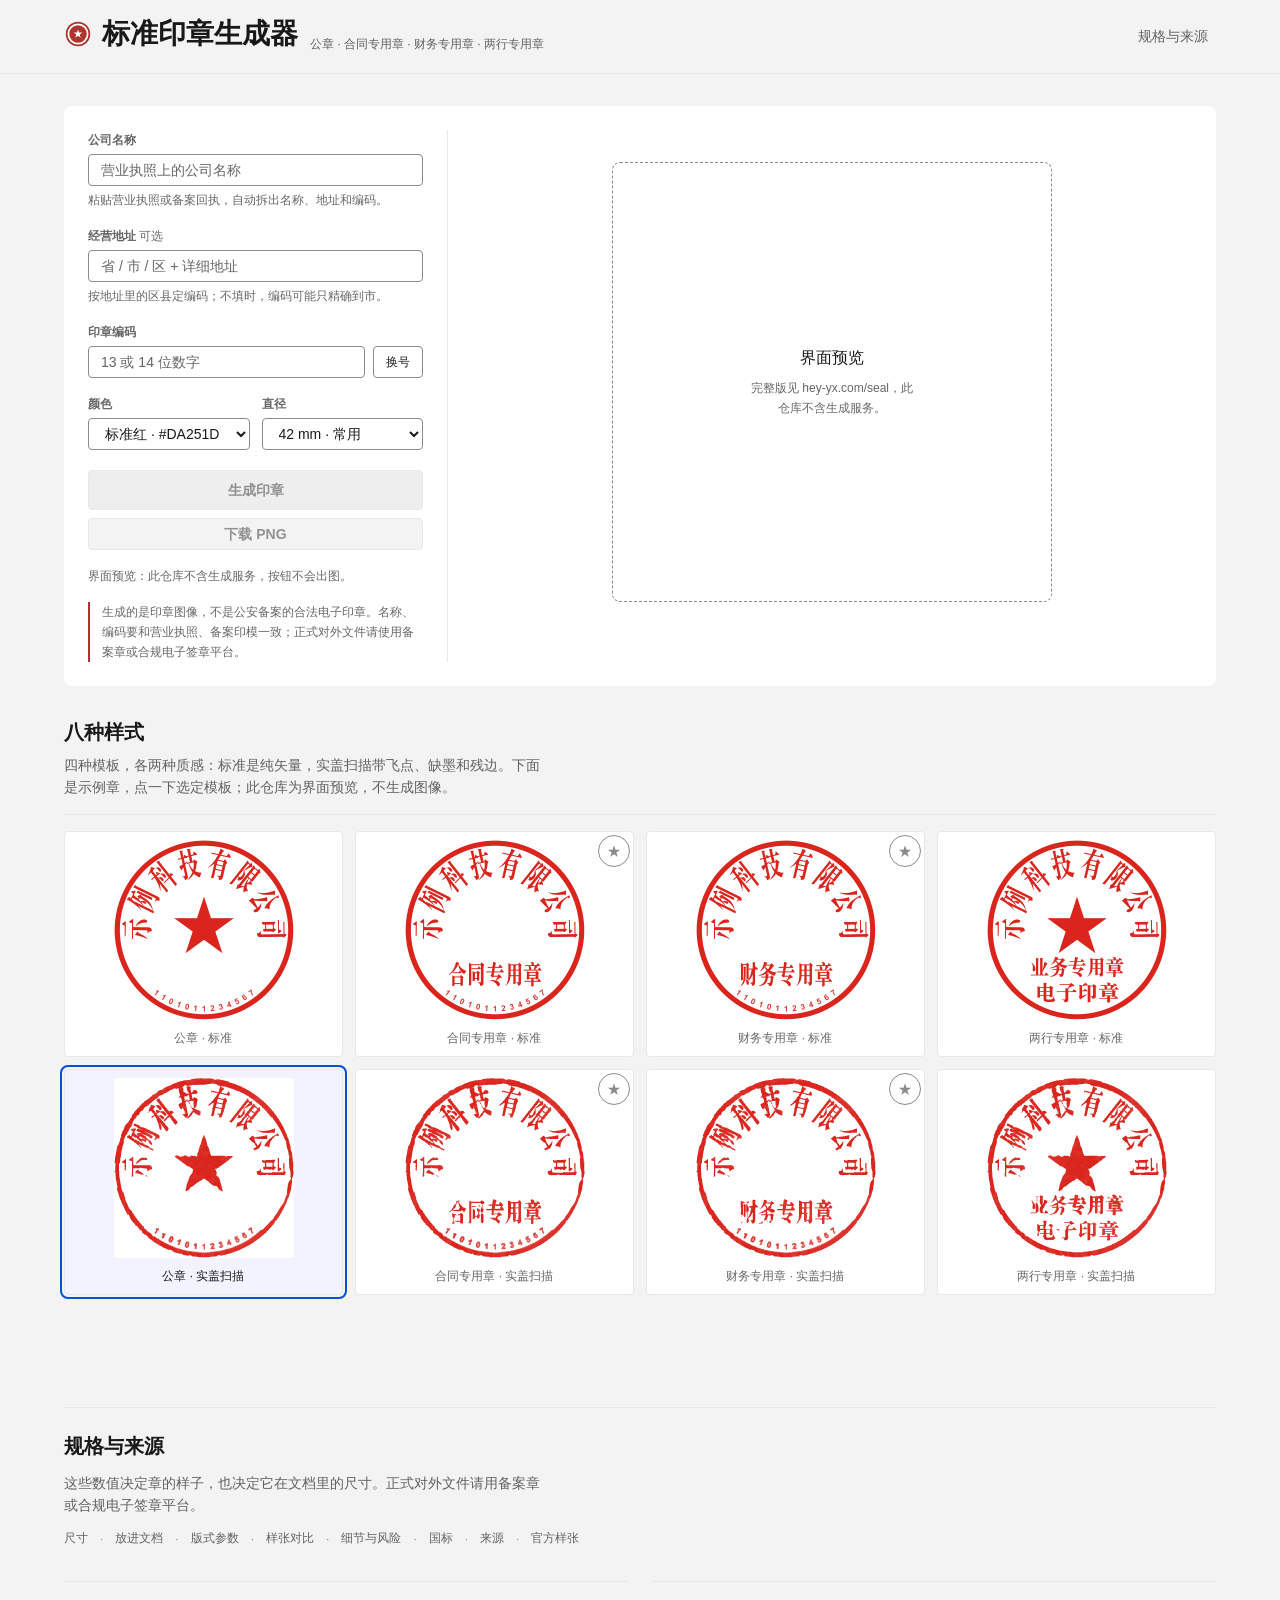
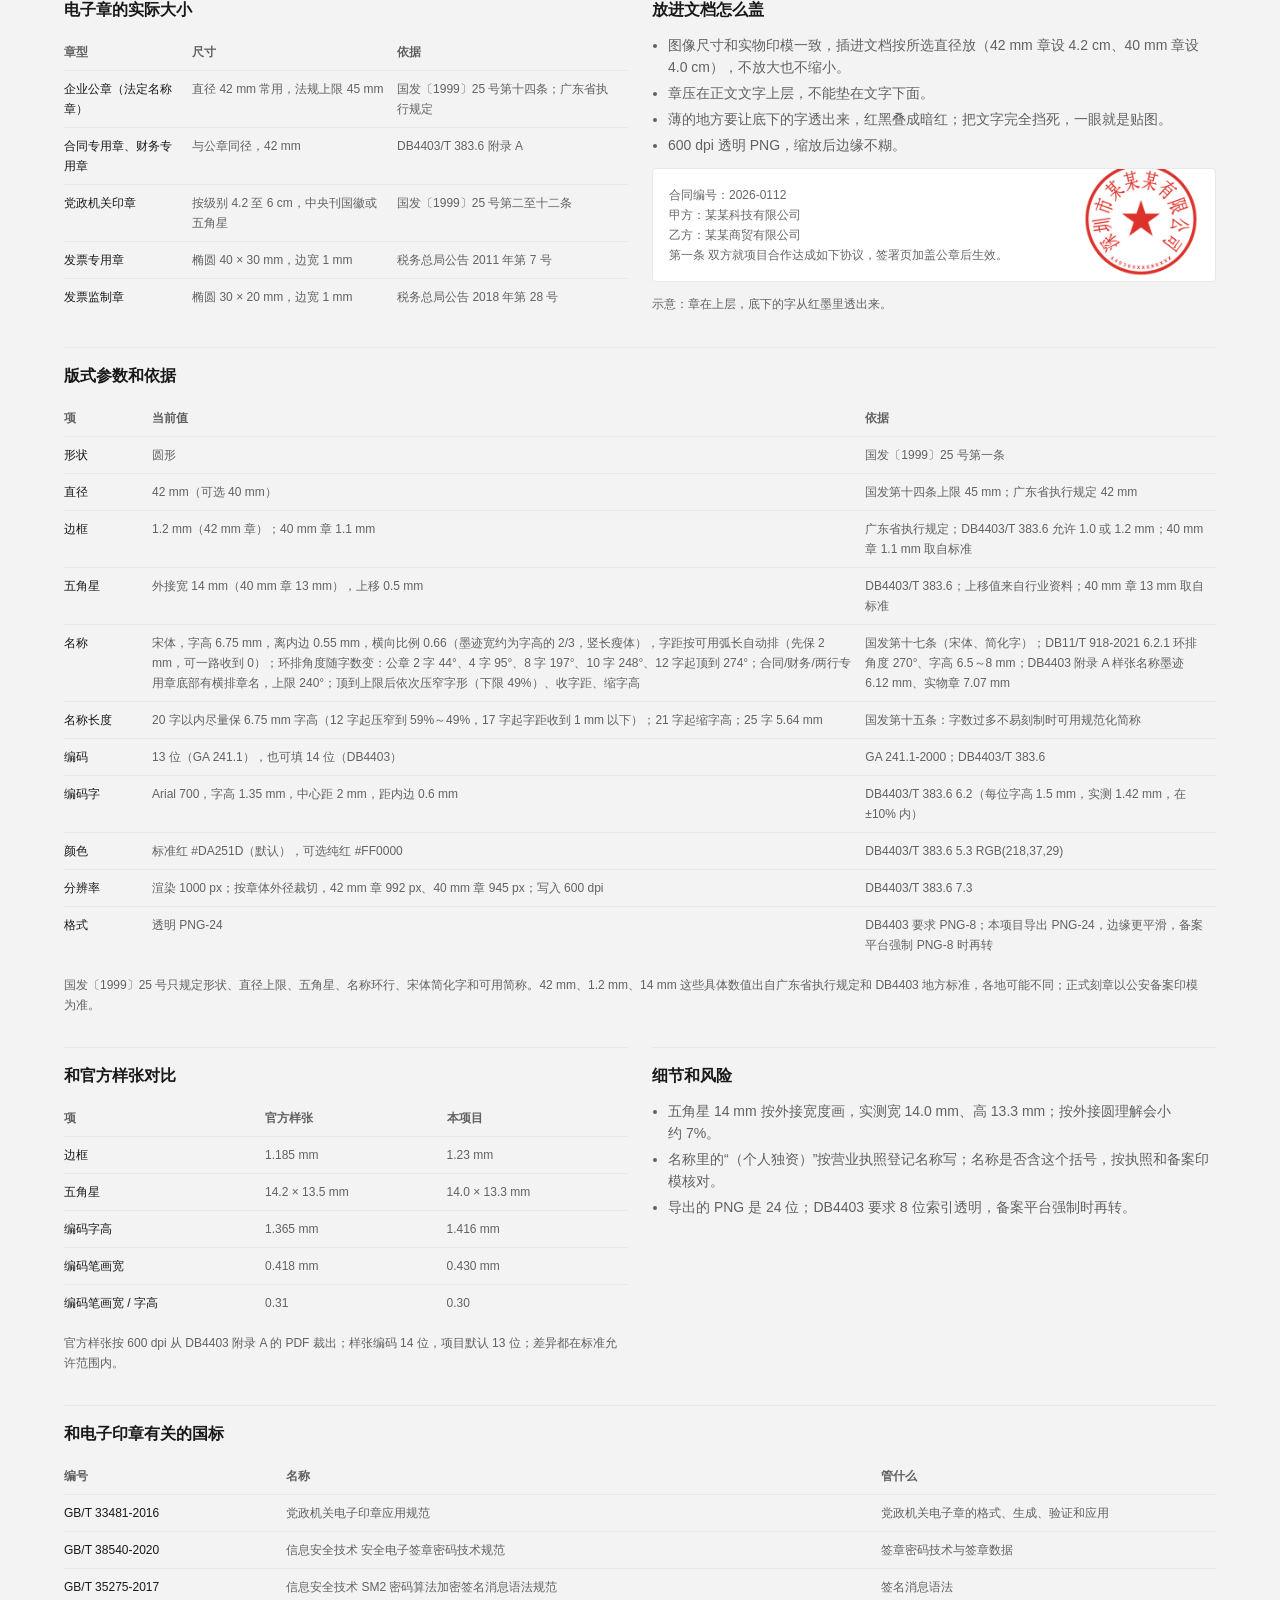
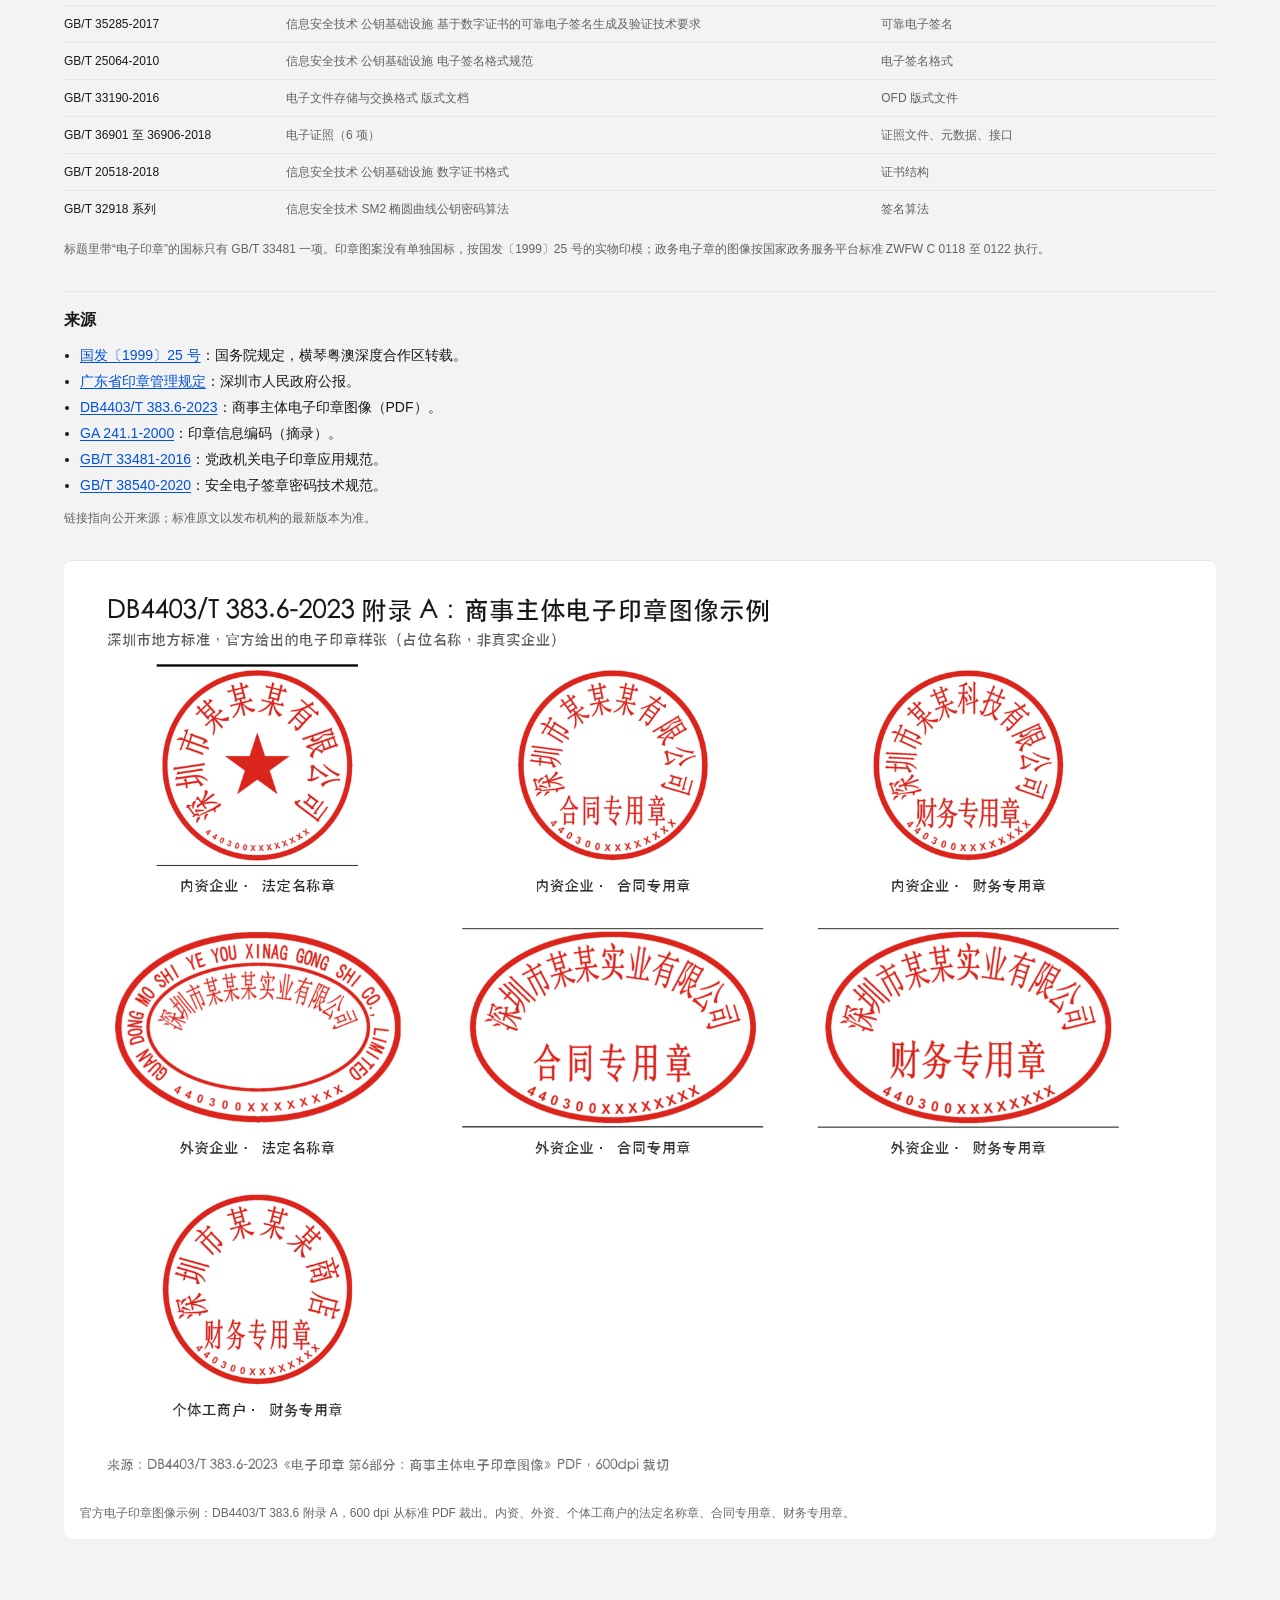
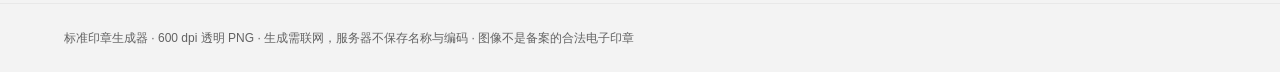
==== commit 7e408fe7: "界面版：补预览提示，禁用生成与购买入口" ====
--- a/web/index.html
+++ b/web/index.html
@@ -78,13 +78,12 @@
       </div>
 
       <div class="actions">
-        <button id="generate" type="button" class="btn-primary">生成印章</button>
+        <button id="generate" type="button" class="btn-primary" disabled title="此仓库只含界面，不含生成服务">生成印章</button>
         <div class="actions-row">
           <button id="download" type="button" class="btn-secondary" disabled>下载 PNG</button>
-          <button type="button" class="btn-quiet js-open-pay">购买次数</button>
-        </div>
-      </div>
-      <p class="billing" id="billing" aria-live="polite">正在读取剩余次数…</p>
+        </div>
+      </div>
+      <p class="billing" id="billing" aria-live="polite">界面预览：此仓库不含生成服务，按钮不会出图。</p>
       <p class="legal">生成的是印章图像，不是公安备案的合法电子印章。名称、编码要和营业执照、备案印模一致；正式对外文件请使用备案章或合规电子签章平台。</p>
     </form>
 
@@ -94,8 +93,8 @@
         <div class="preview-canvas-wrap">
           <canvas id="preview" width="720" height="720" aria-hidden="true"></canvas>
           <div class="preview-empty" id="previewEmpty">
-            <p class="preview-empty-title">点「生成印章」出图</p>
-            <p class="preview-empty-note">每次生成消耗 1 次；重复下载同一张不扣次数。</p>
+            <p class="preview-empty-title">界面预览</p>
+            <p class="preview-empty-note">完整版见 hey-yx.com/seal，此仓库不含生成服务。</p>
           </div>
           <span class="preview-stale" id="previewStale" hidden>参数已改，点「生成印章」重新出图</span>
         </div>
@@ -108,7 +107,7 @@
       <section id="styles" class="styles" aria-labelledby="styles-title">
         <div class="styles-head">
           <h2 id="styles-title">八种样式</h2>
-          <p class="lead">四种模板，各两种质感：标准是纯矢量，实盖扫描带飞点、缺墨和残边。下面是示例章，点一下选定模板，再点「生成印章」按你的名称出图；星标切换合同、财务章的五角星。</p>
+          <p class="lead">四种模板，各两种质感：标准是纯矢量，实盖扫描带飞点、缺墨和残边。下面是示例章，点一下选定模板；此仓库为界面预览，不生成图像。</p>
         </div>
 
       <div class="variants" id="comboGallery" role="group" aria-label="模板与质感">
